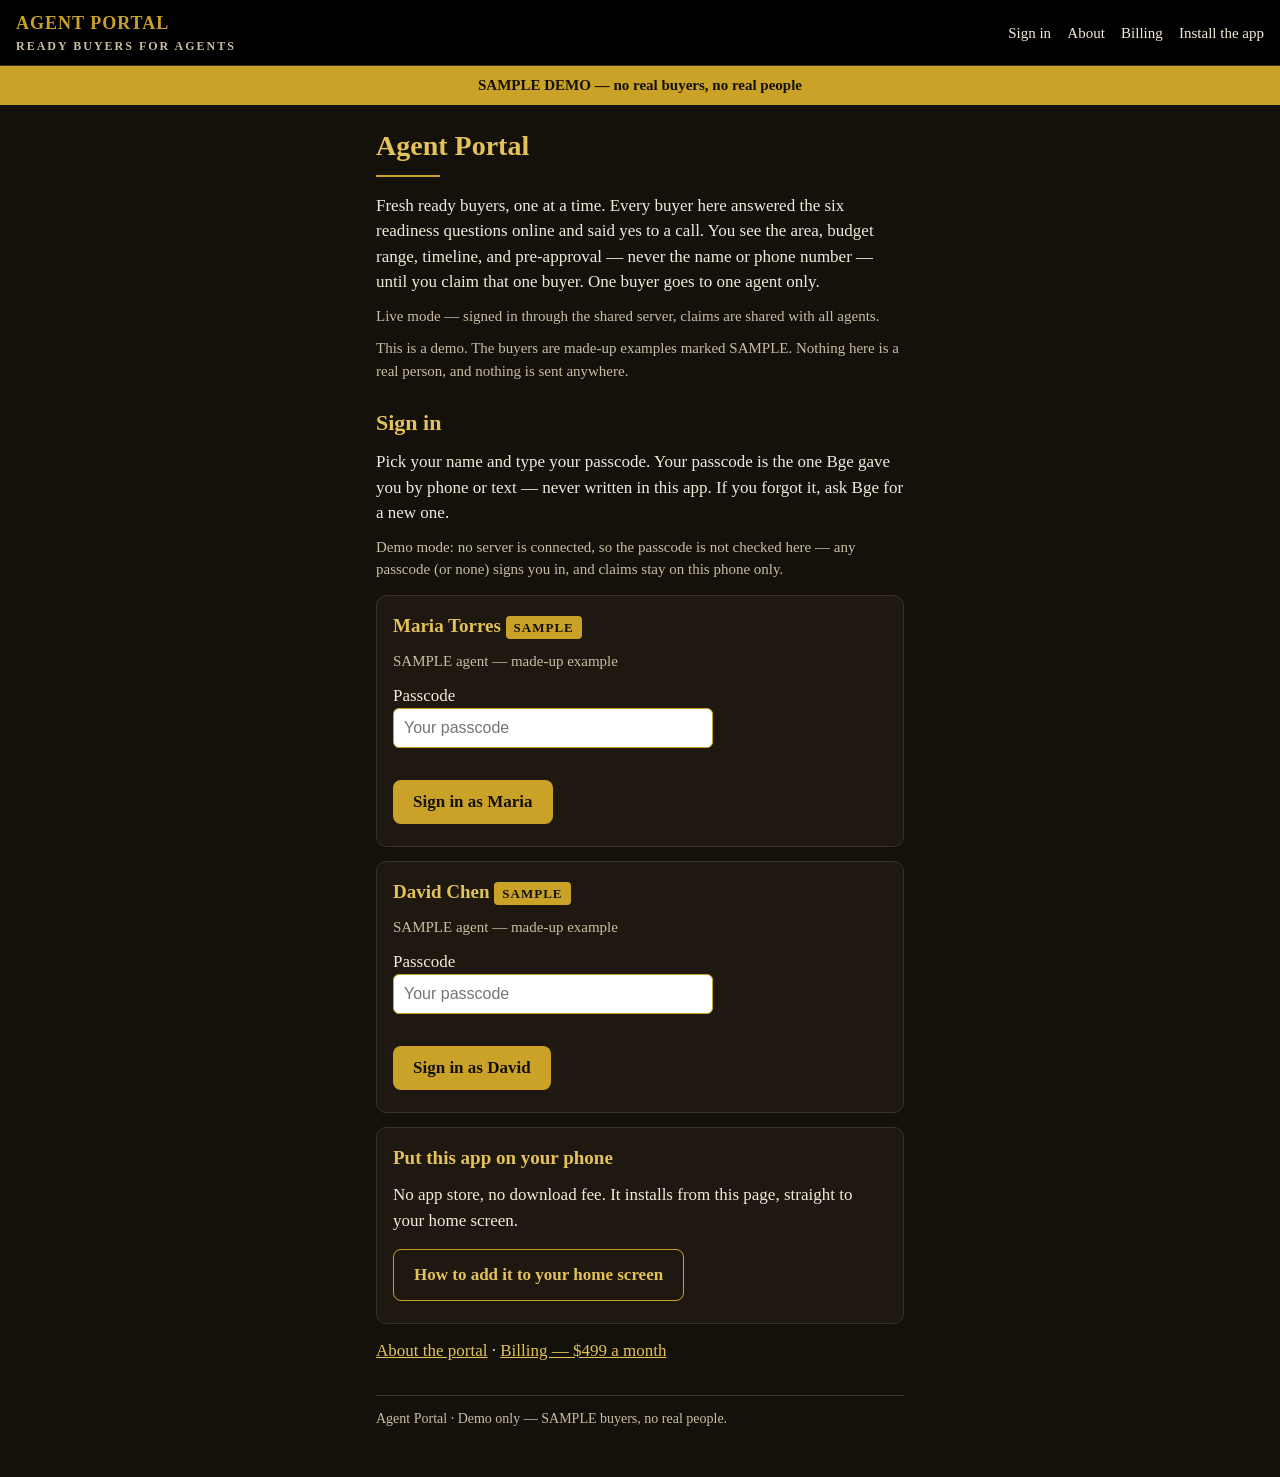
==== index.html @ 5eaa6958 "Staging preview: app points at the staging Worker (SAMPLE data only)" ====
<!doctype html>
<html lang="en">
<head>
<meta charset="utf-8">
<meta name="viewport" content="width=device-width, initial-scale=1">
<meta name="theme-color" content="#14100a">
<title>Agent Portal</title>
<meta name="description" content="Demo app for approved agents to see fresh ready buyers. SAMPLE buyers only.">
<link rel="manifest" href="manifest.json">
<link rel="icon" href="icon-192.png">
<link rel="apple-touch-icon" href="icon-192.png">
<meta name="apple-mobile-web-app-capable" content="yes">
<meta name="apple-mobile-web-app-title" content="Agent Portal">
<link rel="stylesheet" href="styles.css">
</head>
<body>
<header class="topbar">
  <div class="brand" id="brand">AGENT PORTAL<small>READY BUYERS FOR AGENTS</small></div>
  <nav><a href="index.html">Sign in</a> <a href="about.html">About</a> <a href="billing.html">Billing</a> <a href="install.html">Install the app</a></nav>
</header>
<div class="sample-banner">SAMPLE DEMO — no real buyers, no real people</div>
<main class="wrap">
  <h1>Agent Portal</h1>
  <div class="gold-rule"></div>
  <p>Fresh ready buyers, one at a time. Every buyer here answered the six readiness questions online and said yes to a call. You see the area, budget range, timeline, and pre-approval — never the name or phone number — until you claim that one buyer. One buyer goes to one agent only.</p>
  <p class="muted" id="mode-note"></p>
  <p class="muted">This is a demo. The buyers are made-up examples marked SAMPLE. Nothing here is a real person, and nothing is sent anywhere.</p>

  <h2>Sign in</h2>
  <p>Pick your name and type your passcode. Your passcode is the one Bge gave you by phone or text — never written in this app. If you forgot it, ask Bge for a new one.</p>
  <p class="muted">Demo mode: no server is connected, so the passcode is not checked here — any passcode (or none) signs you in, and claims stay on this phone only.</p>
  <p id="signin-error" class="refused" style="display:none"></p>
  <div id="agent-list"></div>

  <div class="card">
    <h3>Put this app on your phone</h3>
    <p>No app store, no download fee. It installs from this page, straight to your home screen.</p>
    <button class="btn" id="install-btn" style="display:none" onclick="installApp()">Install the app</button>
    <a class="btn secondary" href="install.html">How to add it to your home screen</a>
  </div>

  <p><a href="about.html">About the portal</a> · <a href="billing.html">Billing — $499 a month</a></p>
  <footer>Agent Portal · Demo only — SAMPLE buyers, no real people.</footer>
</main>
<script src="data.js"></script>
<script src="app.js"></script>
<script>
  renderTopbar();
  document.getElementById("agent-list").innerHTML = AGENTS.map(a =>
    '<div class="card"><h3>' + esc(a.name) + (a.sample ? ' <span class="sample-tag">SAMPLE</span>' : '') + '</h3>' +
    '<p class="muted">' + esc(a.role) + '</p>' +
    '<label>Passcode<br><input type="password" id="pass-' + a.id + '" autocomplete="current-password" placeholder="Your passcode"></label><br><br>' +
    '<button class="btn" onclick="doSignIn(\'' + a.id + '\')">Sign in as ' + esc(a.name.split(" ")[0]) + '</button></div>'
  ).join("");
  async function doSignIn(id) {
    const err = document.getElementById("signin-error");
    err.style.display = "none";
    const passcode = document.getElementById("pass-" + id).value;
    const res = await signIn(id, passcode);
    if (!res.ok) {
      err.style.display = "block";
      err.textContent =
        res.error === "need-passcode" ? "Type your passcode first." :
        res.error === "locked-out" ? "Too many wrong tries — locked out for 15 minutes. Ask Bge if you need a new passcode." :
        "Wrong passcode — try again, or ask Bge for a new one.";
    }
  }
</script>
</body>
</html>
---- styles.css ----
/* Agent Portal — gold/dark luxury, phone first. */
:root {
  --bg: #14100a;
  --panel: #1e1810;
  --panel2: #262015;
  --gold: #c9a227;
  --gold-bright: #e3c25a;
  --cream: #f2ead8;
  --muted: #c9bda3;
  --line: #3a3120;
  --green: #7fb069;
  --red: #d64545;
}
* { box-sizing: border-box; }
body {
  margin: 0;
  background: var(--bg);
  color: var(--cream);
  font-family: Georgia, "Times New Roman", serif;
  font-size: 17px;
  line-height: 1.5;
}
a { color: var(--gold-bright); }
.wrap { max-width: 560px; margin: 0 auto; padding: 0 16px 48px; }
.topbar {
  background: #000;
  border-bottom: 1px solid var(--line);
  padding: 10px 16px;
  display: flex;
  justify-content: space-between;
  align-items: center;
  gap: 8px;
  flex-wrap: wrap;
}
.brand { font-size: 18px; letter-spacing: 1px; color: var(--gold); font-weight: bold; }
.brand small { display: block; font-size: 12px; color: var(--muted); letter-spacing: 2px; }
.topbar nav a { color: var(--cream); text-decoration: none; margin-left: 12px; font-size: 15px; }
.topbar nav a:hover { color: var(--gold-bright); }
.sample-banner {
  background: var(--gold);
  color: #14100a;
  font-weight: bold;
  text-align: center;
  padding: 8px 12px;
  font-size: 15px;
}
h1 { font-size: 28px; margin: 20px 0 8px; color: var(--gold-bright); }
h2 { font-size: 22px; margin: 24px 0 8px; color: var(--gold-bright); }
.gold-rule { height: 2px; background: var(--gold); width: 64px; margin: 8px 0 16px; }
p { margin: 10px 0; }
.muted { color: var(--muted); font-size: 15px; }
.card {
  background: var(--panel);
  border: 1px solid var(--line);
  border-radius: 10px;
  padding: 16px;
  margin: 14px 0;
}
.card h3 { margin: 0 0 6px; font-size: 19px; color: var(--gold-bright); }
.sample-tag {
  display: inline-block;
  background: var(--gold);
  color: #14100a;
  font-weight: bold;
  font-size: 13px;
  padding: 2px 8px;
  border-radius: 4px;
  letter-spacing: 1px;
}
.btn {
  display: inline-block;
  background: var(--gold);
  color: #14100a;
  font-weight: bold;
  text-decoration: none;
  border: none;
  border-radius: 8px;
  padding: 12px 20px;
  font-size: 17px;
  font-family: inherit;
  cursor: pointer;
  margin: 6px 6px 6px 0;
}
.btn:active { transform: translateY(1px); filter: brightness(.92); }
.btn.secondary { background: transparent; color: var(--gold-bright); border: 1px solid var(--gold); }
.btn:disabled { opacity: .45; cursor: not-allowed; }
.btn.danger { background: transparent; color: var(--red); border: 1px solid var(--red); }
table { width: 100%; border-collapse: collapse; margin: 12px 0; font-size: 15px; }
th, td { text-align: left; padding: 8px 6px; border-bottom: 1px solid var(--line); vertical-align: top; }
th { color: var(--gold); font-size: 14px; }
.check { color: var(--green); font-weight: bold; }
.refused { color: var(--red); font-weight: bold; }
.outcome { font-weight: bold; color: var(--gold-bright); }
ul.plain { padding-left: 20px; }
ul.plain li { margin: 6px 0; }
footer { border-top: 1px solid var(--line); margin-top: 32px; padding-top: 12px; font-size: 14px; color: var(--muted); }
:focus-visible { outline: 2px solid var(--gold-bright); outline-offset: 2px; }
@media (max-width: 420px) { body { font-size: 16px; } h1 { font-size: 24px; } }

/* Sign-in passcode box + billing page (added Nov 6, 2026). */
input[type="password"] {
  width: 100%;
  max-width: 320px;
  padding: 10px;
  font-size: 16px;
  border: 1px solid var(--gold);
  border-radius: 6px;
  background: #fff;
  color: #222;
  box-sizing: border-box;
}
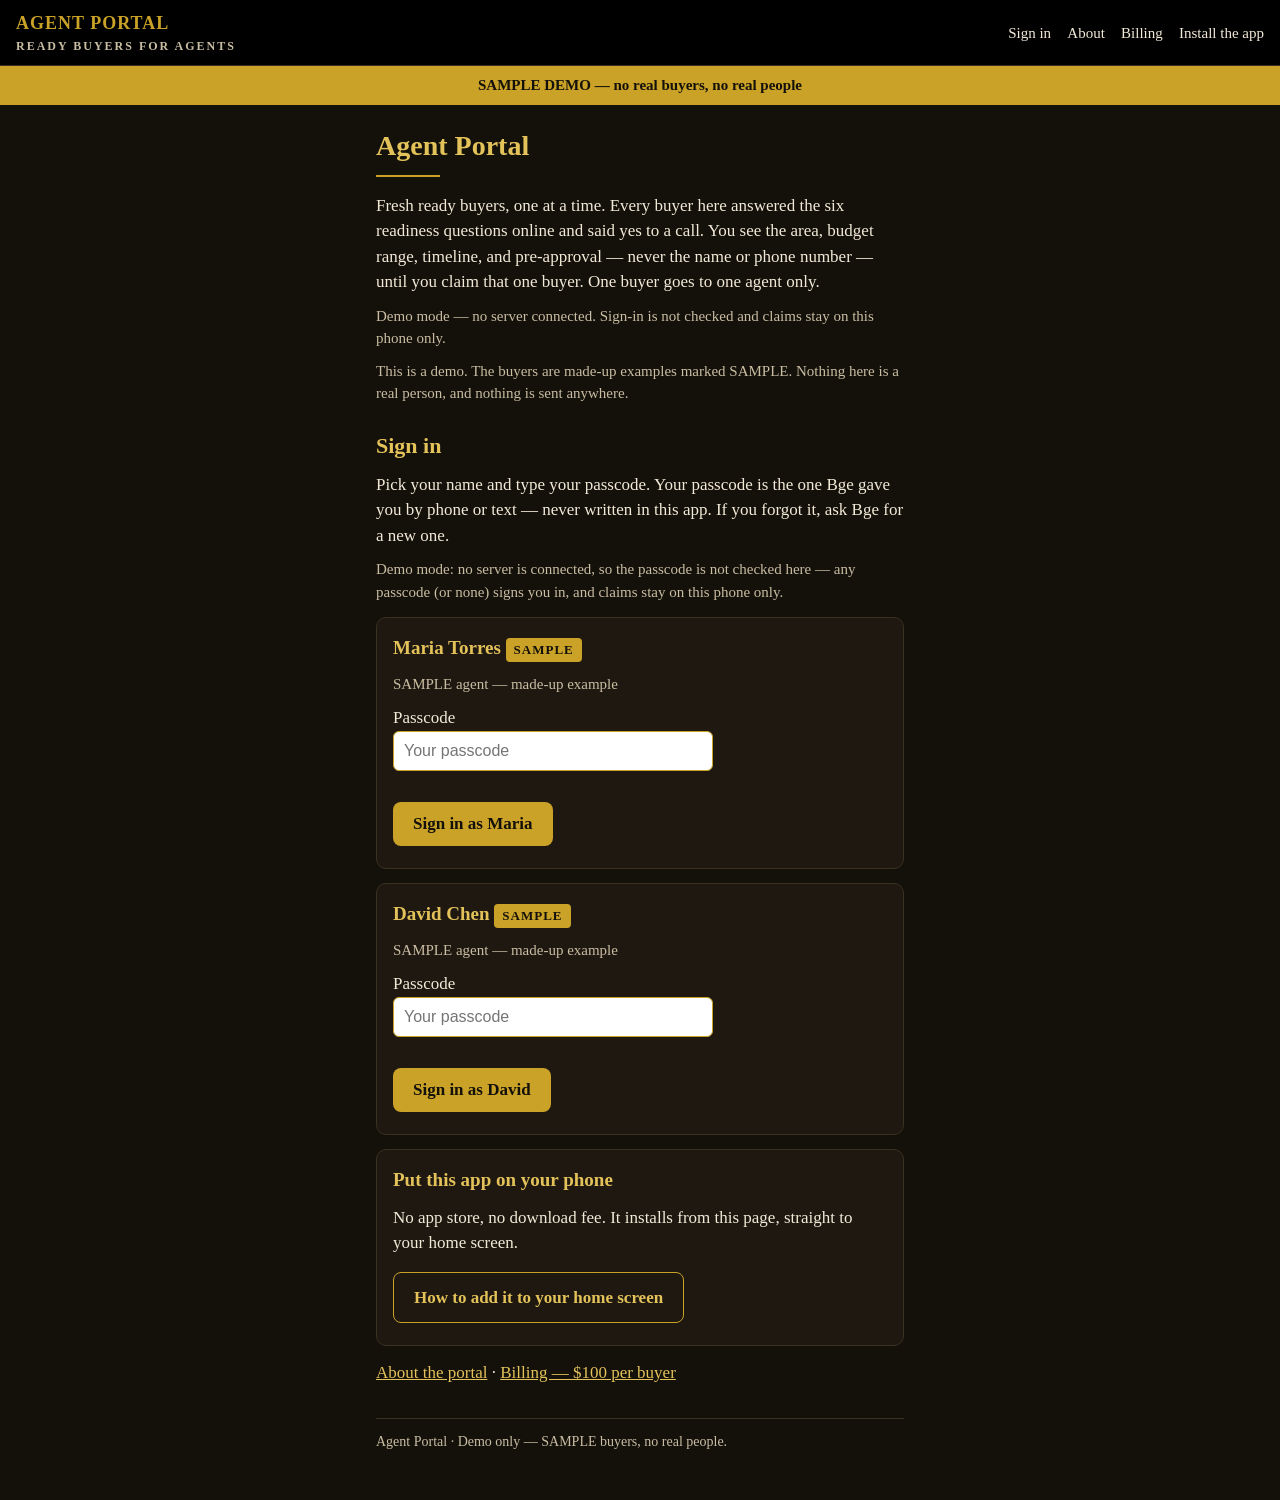
==== commit 299170f5: "Per-lead model: free to join, $100 per buyer, balance + cap + 48h rule" ====
--- a/index.html
+++ b/index.html
@@ -39,7 +39,7 @@
     <a class="btn secondary" href="install.html">How to add it to your home screen</a>
   </div>
 
-  <p><a href="about.html">About the portal</a> · <a href="billing.html">Billing — $499 a month</a></p>
+  <p><a href="about.html">About the portal</a> · <a href="billing.html">Billing — $100 per buyer</a></p>
   <footer>Agent Portal · Demo only — SAMPLE buyers, no real people.</footer>
 </main>
 <script src="data.js"></script>
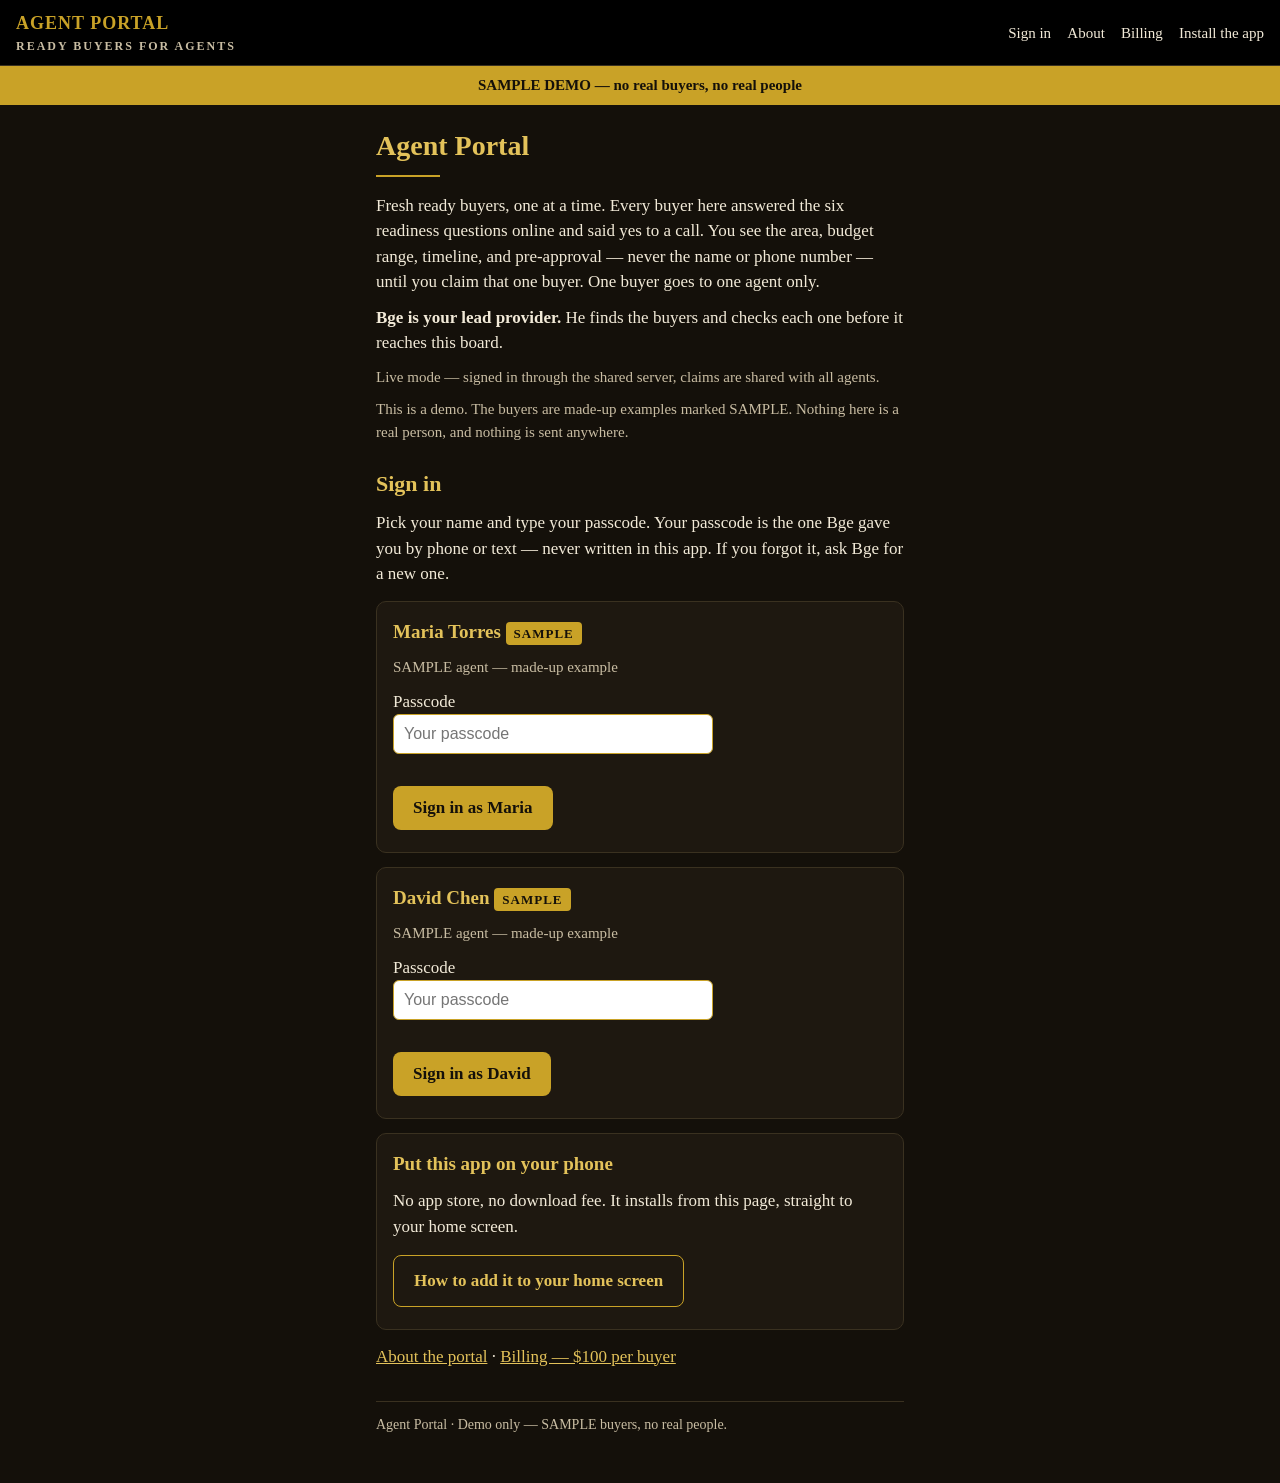
==== commit 64219ee3: "Lead-provider line + passcode-at-payment copy, sw v8" ====
--- a/index.html
+++ b/index.html
@@ -23,12 +23,13 @@
   <h1>Agent Portal</h1>
   <div class="gold-rule"></div>
   <p>Fresh ready buyers, one at a time. Every buyer here answered the six readiness questions online and said yes to a call. You see the area, budget range, timeline, and pre-approval — never the name or phone number — until you claim that one buyer. One buyer goes to one agent only.</p>
+  <p><strong>Bge is your lead provider.</strong> He finds the buyers and checks each one before it reaches this board.</p>
   <p class="muted" id="mode-note"></p>
   <p class="muted">This is a demo. The buyers are made-up examples marked SAMPLE. Nothing here is a real person, and nothing is sent anywhere.</p>
 
   <h2>Sign in</h2>
   <p>Pick your name and type your passcode. Your passcode is the one Bge gave you by phone or text — never written in this app. If you forgot it, ask Bge for a new one.</p>
-  <p class="muted">Demo mode: no server is connected, so the passcode is not checked here — any passcode (or none) signs you in, and claims stay on this phone only.</p>
+  <p class="muted" id="demo-note">Demo mode: no server is connected, so the passcode is not checked here — any passcode (or none) signs you in, and claims stay on this phone only.</p>
   <p id="signin-error" class="refused" style="display:none"></p>
   <div id="agent-list"></div>
 
